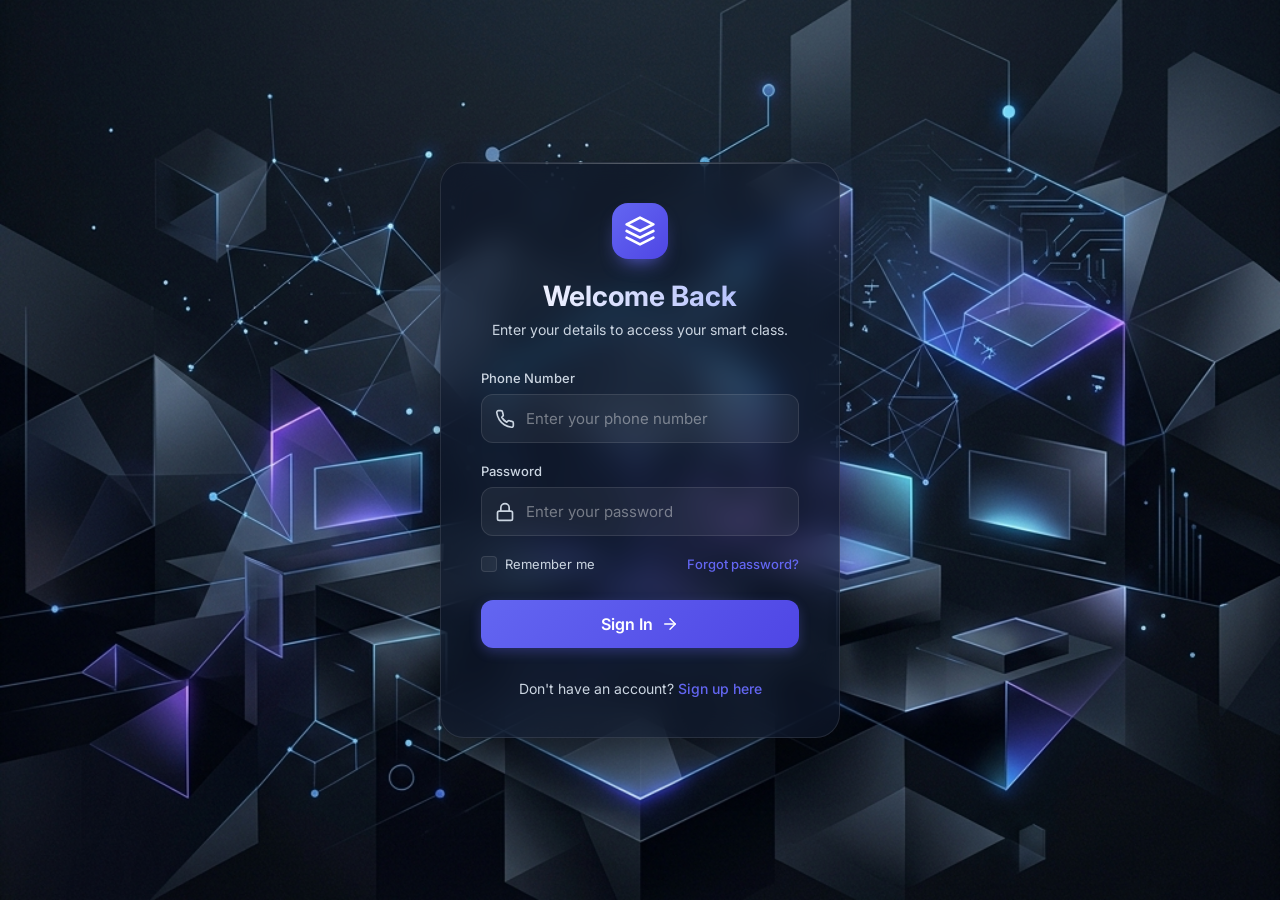
==== index.html @ 32c373d5 "Initial commit: Smart Class Dashboard and Login UI" ====
<!DOCTYPE html>
<html lang="en">
<head>
    <meta charset="UTF-8">
    <meta name="viewport" content="width=device-width, initial-scale=1.0">
    <title>Smart Class Login</title>
    <link rel="stylesheet" href="style.css">
    <link href="https://fonts.googleapis.com/css2?family=Inter:wght@300;400;500;600;700&display=swap" rel="stylesheet">
</head>
<body>
    <div class="login-container">
        <div class="glass-panel">
            <div class="login-header">
                <div class="logo">
                    <svg width="32" height="32" viewBox="0 0 24 24" fill="none" stroke="currentColor" stroke-width="2" stroke-linecap="round" stroke-linejoin="round">
                        <path d="M12 2L2 7l10 5 10-5-10-5z"></path>
                        <path d="M2 17l10 5 10-5"></path>
                        <path d="M2 12l10 5 10-5"></path>
                    </svg>
                </div>
                <h2>Welcome Back</h2>
                <p>Enter your details to access your smart class.</p>
            </div>
            
            <form id="login-form">
                <div class="input-group">
                    <label for="phone">Phone Number</label>
                    <div class="input-wrapper">
                        <span class="icon">
                            <svg width="20" height="20" viewBox="0 0 24 24" fill="none" stroke="currentColor" stroke-width="2" stroke-linecap="round" stroke-linejoin="round">
                                <path d="M22 16.92v3a2 2 0 0 1-2.18 2 19.79 19.79 0 0 1-8.63-3.07 19.5 19.5 0 0 1-6-6 19.79 19.79 0 0 1-3.07-8.67A2 2 0 0 1 4.11 2h3a2 2 0 0 1 2 1.72 12.84 12.84 0 0 0 .7 2.81 2 2 0 0 1-.45 2.11L8.09 9.91a16 16 0 0 0 6 6l1.27-1.27a2 2 0 0 1 2.11-.45 12.84 12.84 0 0 0 2.81.7A2 2 0 0 1 22 16.92z"></path>
                            </svg>
                        </span>
                        <input type="tel" id="phone" name="phone" placeholder="Enter your phone number" required>
                    </div>
                </div>

                <div class="input-group">
                    <label for="password">Password</label>
                    <div class="input-wrapper">
                        <span class="icon">
                            <svg width="20" height="20" viewBox="0 0 24 24" fill="none" stroke="currentColor" stroke-width="2" stroke-linecap="round" stroke-linejoin="round">
                                <rect x="3" y="11" width="18" height="11" rx="2" ry="2"></rect>
                                <path d="M7 11V7a5 5 0 0 1 10 0v4"></path>
                            </svg>
                        </span>
                        <input type="password" id="password" name="password" placeholder="Enter your password" required>
                    </div>
                </div>

                <div class="form-actions">
                    <label class="remember-me">
                        <input type="checkbox" name="remember">
                        <span>Remember me</span>
                    </label>
                    <a href="#" class="forgot-password">Forgot password?</a>
                </div>

                <button type="submit" class="submit-btn">
                    Sign In
                    <svg width="18" height="18" viewBox="0 0 24 24" fill="none" stroke="currentColor" stroke-width="2" stroke-linecap="round" stroke-linejoin="round">
                        <line x1="5" y1="12" x2="19" y2="12"></line>
                        <polyline points="12 5 19 12 12 19"></polyline>
                    </svg>
                </button>
            </form>
            
            <div class="login-footer">
                <p>Don't have an account? <a href="#">Sign up here</a></p>
            </div>
        </div>
    </div>

    <script>
        document.getElementById('login-form').addEventListener('submit', function(e) {
            e.preventDefault(); // Prevent actual form submission
            window.location.href = 'dashboard.html'; // Redirect to dashboard
        });
    </script>
</body>
</html>
---- style.css ----
:root {
    --primary-color: #6366f1;
    --primary-hover: #4f46e5;
    --text-primary: #f8fafc;
    --text-secondary: #cbd5e1;
    --bg-glass: rgba(15, 23, 42, 0.65);
    --border-glass: rgba(255, 255, 255, 0.1);
    --input-bg: rgba(255, 255, 255, 0.05);
    --input-border: rgba(255, 255, 255, 0.1);
    --input-focus: rgba(99, 102, 241, 0.5);
}

* {
    margin: 0;
    padding: 0;
    box-sizing: border-box;
}

body {
    font-family: 'Inter', sans-serif;
    background-image: url('bg.png');
    background-size: cover;
    background-position: center;
    background-repeat: no-repeat;
    min-height: 100vh;
    display: flex;
    justify-content: center;
    align-items: center;
    color: var(--text-primary);
}

.login-container {
    width: 100%;
    max-width: 440px;
    padding: 20px;
    animation: fadeIn 0.8s ease-out;
}

@keyframes fadeIn {
    from {
        opacity: 0;
        transform: translateY(20px);
    }
    to {
        opacity: 1;
        transform: translateY(0);
    }
}

.glass-panel {
    background: var(--bg-glass);
    backdrop-filter: blur(16px);
    -webkit-backdrop-filter: blur(16px);
    border: 1px solid var(--border-glass);
    border-radius: 24px;
    padding: 40px;
    box-shadow: 0 25px 50px -12px rgba(0, 0, 0, 0.5);
    position: relative;
    overflow: hidden;
}

.glass-panel::before {
    content: '';
    position: absolute;
    top: 0;
    left: 0;
    right: 0;
    height: 1px;
    background: linear-gradient(90deg, transparent, rgba(255, 255, 255, 0.3), transparent);
}

.login-header {
    text-align: center;
    margin-bottom: 32px;
}

.logo {
    display: inline-flex;
    justify-content: center;
    align-items: center;
    width: 56px;
    height: 56px;
    background: linear-gradient(135deg, var(--primary-color), var(--primary-hover));
    border-radius: 16px;
    margin-bottom: 20px;
    color: white;
    box-shadow: 0 10px 20px -10px var(--primary-color);
}

.login-header h2 {
    font-size: 28px;
    font-weight: 700;
    margin-bottom: 8px;
    background: linear-gradient(to right, #fff, #a5b4fc);
    -webkit-background-clip: text;
    -webkit-text-fill-color: transparent;
}

.login-header p {
    color: var(--text-secondary);
    font-size: 14px;
}

.input-group {
    margin-bottom: 20px;
}

.input-group label {
    display: block;
    font-size: 13px;
    font-weight: 500;
    margin-bottom: 8px;
    color: var(--text-secondary);
}

.input-wrapper {
    position: relative;
}

.input-wrapper .icon {
    position: absolute;
    left: 14px;
    top: 50%;
    transform: translateY(-50%);
    color: var(--text-secondary);
    display: flex;
    align-items: center;
    pointer-events: none;
    transition: color 0.3s ease;
}

.input-wrapper input {
    width: 100%;
    background: var(--input-bg);
    border: 1px solid var(--input-border);
    border-radius: 12px;
    padding: 14px 14px 14px 44px;
    color: var(--text-primary);
    font-size: 15px;
    font-family: inherit;
    transition: all 0.3s ease;
}

.input-wrapper input::placeholder {
    color: rgba(255, 255, 255, 0.4);
}

.input-wrapper input:focus {
    outline: none;
    border-color: var(--primary-color);
    box-shadow: 0 0 0 4px var(--input-focus);
    background: rgba(255, 255, 255, 0.08);
}

.input-wrapper input:focus + .icon {
    color: var(--primary-color);
}

.form-actions {
    display: flex;
    justify-content: space-between;
    align-items: center;
    margin-bottom: 28px;
    font-size: 13px;
}

.remember-me {
    display: flex;
    align-items: center;
    cursor: pointer;
    color: var(--text-secondary);
}

.remember-me input {
    appearance: none;
    width: 16px;
    height: 16px;
    border: 1px solid var(--input-border);
    border-radius: 4px;
    margin-right: 8px;
    background: var(--input-bg);
    position: relative;
    cursor: pointer;
    transition: all 0.2s ease;
}

.remember-me input:checked {
    background: var(--primary-color);
    border-color: var(--primary-color);
}

.remember-me input:checked::after {
    content: '';
    position: absolute;
    left: 5px;
    top: 2px;
    width: 3px;
    height: 7px;
    border: solid white;
    border-width: 0 2px 2px 0;
    transform: rotate(45deg);
}

.forgot-password {
    color: var(--primary-color);
    text-decoration: none;
    font-weight: 500;
    transition: color 0.3s ease;
}

.forgot-password:hover {
    color: #818cf8;
}

.submit-btn {
    width: 100%;
    padding: 14px;
    background: linear-gradient(135deg, var(--primary-color), var(--primary-hover));
    color: white;
    border: none;
    border-radius: 12px;
    font-size: 16px;
    font-weight: 600;
    font-family: inherit;
    cursor: pointer;
    display: flex;
    justify-content: center;
    align-items: center;
    gap: 8px;
    transition: all 0.3s ease;
    box-shadow: 0 4px 12px rgba(99, 102, 241, 0.3);
}

.submit-btn:hover {
    transform: translateY(-2px);
    box-shadow: 0 8px 16px rgba(99, 102, 241, 0.4);
}

.submit-btn:active {
    transform: translateY(0);
}

.submit-btn svg {
    transition: transform 0.3s ease;
}

.submit-btn:hover svg {
    transform: translateX(4px);
}

.login-footer {
    margin-top: 32px;
    text-align: center;
    font-size: 14px;
    color: var(--text-secondary);
}

.login-footer a {
    color: var(--primary-color);
    text-decoration: none;
    font-weight: 500;
    transition: color 0.3s ease;
}

.login-footer a:hover {
    color: #818cf8;
}
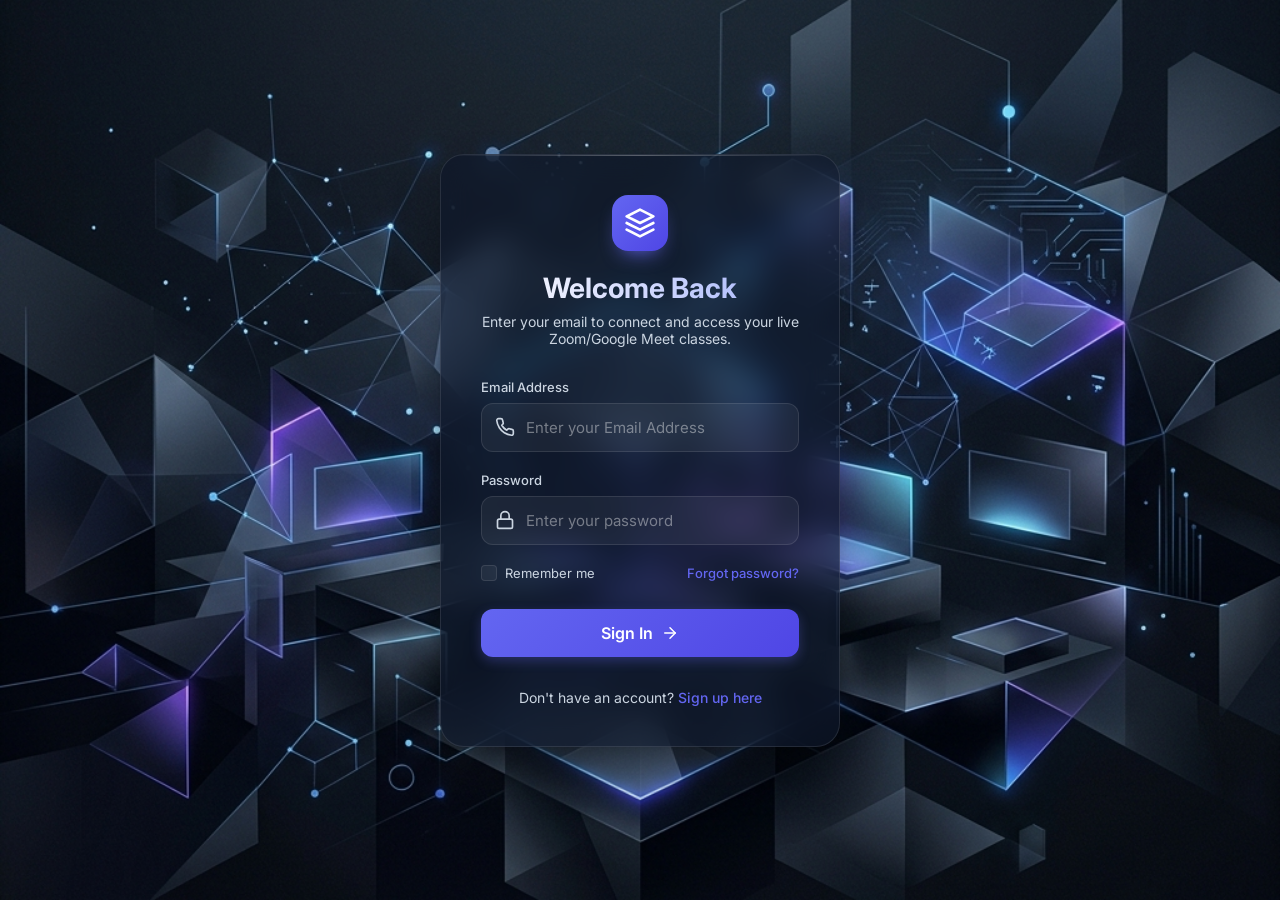
==== commit 4290fffa: "Update login to use email and mention Zoom/Meet" ====
--- a/index.html
+++ b/index.html
@@ -19,19 +19,19 @@
                     </svg>
                 </div>
                 <h2>Welcome Back</h2>
-                <p>Enter your details to access your smart class.</p>
+                <p>Enter your email to connect and access your live Zoom/Google Meet classes.</p>
             </div>
             
             <form id="login-form">
                 <div class="input-group">
-                    <label for="phone">Phone Number</label>
+                    <label for="phone">Email Address</label>
                     <div class="input-wrapper">
                         <span class="icon">
                             <svg width="20" height="20" viewBox="0 0 24 24" fill="none" stroke="currentColor" stroke-width="2" stroke-linecap="round" stroke-linejoin="round">
                                 <path d="M22 16.92v3a2 2 0 0 1-2.18 2 19.79 19.79 0 0 1-8.63-3.07 19.5 19.5 0 0 1-6-6 19.79 19.79 0 0 1-3.07-8.67A2 2 0 0 1 4.11 2h3a2 2 0 0 1 2 1.72 12.84 12.84 0 0 0 .7 2.81 2 2 0 0 1-.45 2.11L8.09 9.91a16 16 0 0 0 6 6l1.27-1.27a2 2 0 0 1 2.11-.45 12.84 12.84 0 0 0 2.81.7A2 2 0 0 1 22 16.92z"></path>
                             </svg>
                         </span>
-                        <input type="tel" id="phone" name="phone" placeholder="Enter your phone number" required>
+                        <input type="email" id="email" name="email" placeholder="Enter your Email Address" required>
                     </div>
                 </div>
 
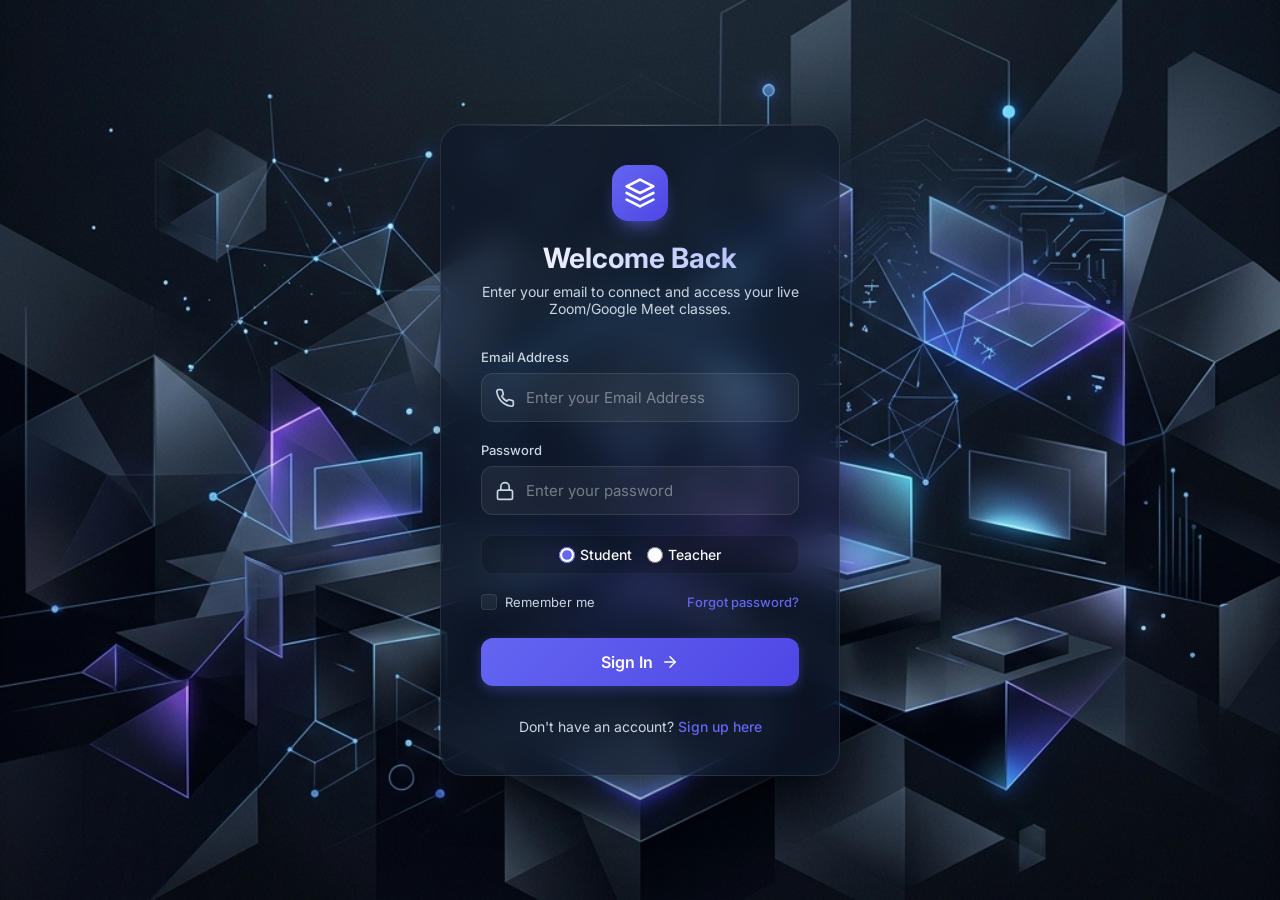
==== commit 7a4768fd: "Add materials hub and role-based access" ====
--- a/index.html
+++ b/index.html
@@ -48,6 +48,15 @@
                     </div>
                 </div>
 
+                <div class="role-selector" style="margin-bottom: 20px; display: flex; gap: 15px; justify-content: center; background: rgba(0,0,0,0.2); padding: 10px; border-radius: 12px; border: 1px solid rgba(255,255,255,0.05);">
+                    <label style="display:flex; align-items:center; gap:5px; cursor:pointer; color:var(--text-primary); font-size: 14px; font-weight: 500;">
+                        <input type="radio" name="role" value="student" checked style="accent-color:var(--primary-color); width: 16px; height: 16px;"> Student
+                    </label>
+                    <label style="display:flex; align-items:center; gap:5px; cursor:pointer; color:var(--text-primary); font-size: 14px; font-weight: 500;">
+                        <input type="radio" name="role" value="teacher" style="accent-color:var(--primary-color); width: 16px; height: 16px;"> Teacher
+                    </label>
+                </div>
+
                 <div class="form-actions">
                     <label class="remember-me">
                         <input type="checkbox" name="remember">
@@ -74,8 +83,10 @@
     <script>
         document.getElementById('login-form').addEventListener('submit', function(e) {
             e.preventDefault(); // Prevent actual form submission
-            window.location.href = 'dashboard.html'; // Redirect to dashboard
+            const role = document.querySelector('input[name="role"]:checked').value;
+            window.location.href = 'dashboard.html?role=' + role; // Redirect to dashboard
         });
     </script>
 </body>
 </html>
+
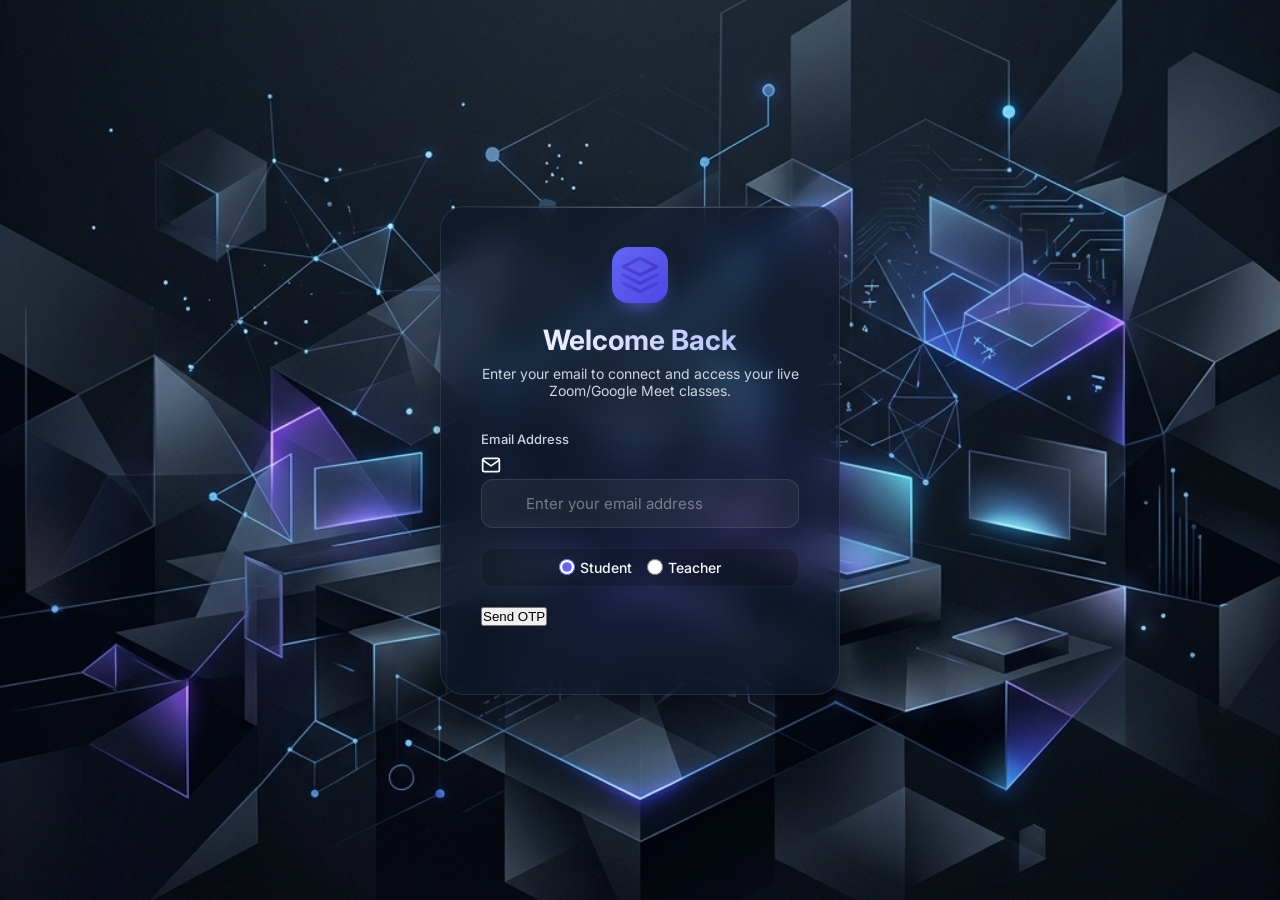
==== commit 21bb487e: "Implement OTP verification flow on login page" ====
--- a/index.html
+++ b/index.html
@@ -3,16 +3,85 @@
 <head>
     <meta charset="UTF-8">
     <meta name="viewport" content="width=device-width, initial-scale=1.0">
-    <title>Smart Class Login</title>
+    <title>Smart Class - Login</title>
     <link rel="stylesheet" href="style.css">
     <link href="https://fonts.googleapis.com/css2?family=Inter:wght@300;400;500;600;700&display=swap" rel="stylesheet">
+    <style>
+        .otp-section {
+            display: none;
+            flex-direction: column;
+            gap: 15px;
+            animation: fadeIn 0.4s ease-out;
+            margin-bottom: 20px;
+        }
+        .otp-inputs {
+            display: flex;
+            gap: 10px;
+            justify-content: center;
+        }
+        .otp-box {
+            width: 50px;
+            height: 50px;
+            border-radius: 12px;
+            border: 1px solid rgba(255,255,255,0.1);
+            background: rgba(0,0,0,0.3);
+            color: white;
+            font-size: 24px;
+            font-weight: 700;
+            text-align: center;
+            outline: none;
+            transition: all 0.2s;
+        }
+        .otp-box:focus {
+            border-color: var(--primary-color);
+            box-shadow: 0 0 10px rgba(99, 102, 241, 0.4);
+        }
+        .toast {
+            position: fixed;
+            top: 20px;
+            right: 20px;
+            background: #10b981;
+            color: white;
+            padding: 16px 24px;
+            border-radius: 12px;
+            font-weight: 600;
+            box-shadow: 0 10px 30px rgba(16, 185, 129, 0.4);
+            transform: translateY(-100px);
+            opacity: 0;
+            transition: all 0.4s cubic-bezier(0.68, -0.55, 0.265, 1.55);
+            z-index: 1000;
+        }
+        .toast.show {
+            transform: translateY(0);
+            opacity: 1;
+        }
+        .resend-text {
+            color: var(--text-secondary);
+            font-size: 13px;
+            text-align: center;
+            margin-top: 5px;
+        }
+        .resend-link {
+            color: var(--primary-color);
+            cursor: pointer;
+            text-decoration: underline;
+        }
+    </style>
 </head>
 <body>
+    <div id="toast" class="toast">OTP sent successfully to your email!</div>
+
     <div class="login-container">
         <div class="glass-panel">
             <div class="login-header">
                 <div class="logo">
-                    <svg width="32" height="32" viewBox="0 0 24 24" fill="none" stroke="currentColor" stroke-width="2" stroke-linecap="round" stroke-linejoin="round">
+                    <svg width="40" height="40" viewBox="0 0 24 24" fill="none" stroke="url(#gradient)" stroke-width="2" stroke-linecap="round" stroke-linejoin="round">
+                        <defs>
+                            <linearGradient id="gradient" x1="0%" y1="0%" x2="100%" y2="100%">
+                                <stop offset="0%" stop-color="#4f46e5" />
+                                <stop offset="100%" stop-color="#4338ca" />
+                            </linearGradient>
+                        </defs>
                         <path d="M12 2L2 7l10 5 10-5-10-5z"></path>
                         <path d="M2 17l10 5 10-5"></path>
                         <path d="M2 12l10 5 10-5"></path>
@@ -21,30 +90,13 @@
                 <h2>Welcome Back</h2>
                 <p>Enter your email to connect and access your live Zoom/Google Meet classes.</p>
             </div>
-            
+
             <form id="login-form">
                 <div class="input-group">
-                    <label for="phone">Email Address</label>
+                    <label for="email">Email Address</label>
                     <div class="input-wrapper">
-                        <span class="icon">
-                            <svg width="20" height="20" viewBox="0 0 24 24" fill="none" stroke="currentColor" stroke-width="2" stroke-linecap="round" stroke-linejoin="round">
-                                <path d="M22 16.92v3a2 2 0 0 1-2.18 2 19.79 19.79 0 0 1-8.63-3.07 19.5 19.5 0 0 1-6-6 19.79 19.79 0 0 1-3.07-8.67A2 2 0 0 1 4.11 2h3a2 2 0 0 1 2 1.72 12.84 12.84 0 0 0 .7 2.81 2 2 0 0 1-.45 2.11L8.09 9.91a16 16 0 0 0 6 6l1.27-1.27a2 2 0 0 1 2.11-.45 12.84 12.84 0 0 0 2.81.7A2 2 0 0 1 22 16.92z"></path>
-                            </svg>
-                        </span>
-                        <input type="email" id="email" name="email" placeholder="Enter your Email Address" required>
-                    </div>
-                </div>
-
-                <div class="input-group">
-                    <label for="password">Password</label>
-                    <div class="input-wrapper">
-                        <span class="icon">
-                            <svg width="20" height="20" viewBox="0 0 24 24" fill="none" stroke="currentColor" stroke-width="2" stroke-linecap="round" stroke-linejoin="round">
-                                <rect x="3" y="11" width="18" height="11" rx="2" ry="2"></rect>
-                                <path d="M7 11V7a5 5 0 0 1 10 0v4"></path>
-                            </svg>
-                        </span>
-                        <input type="password" id="password" name="password" placeholder="Enter your password" required>
+                        <svg class="input-icon" width="20" height="20" viewBox="0 0 24 24" fill="none" stroke="currentColor" stroke-width="2" stroke-linecap="round" stroke-linejoin="round"><path d="M4 4h16c1.1 0 2 .9 2 2v12c0 1.1-.9 2-2 2H4c-1.1 0-2-.9-2-2V6c0-1.1.9-2 2-2z"></path><polyline points="22,6 12,13 2,6"></polyline></svg>
+                        <input type="email" id="email" name="email" placeholder="Enter your email address" required>
                     </div>
                 </div>
 
@@ -57,36 +109,106 @@
                     </label>
                 </div>
 
+                <div class="otp-section" id="otp-section">
+                    <label style="text-align: center;">Enter 4-digit OTP</label>
+                    <div class="otp-inputs">
+                        <input type="text" maxlength="1" class="otp-box" id="otp1">
+                        <input type="text" maxlength="1" class="otp-box" id="otp2">
+                        <input type="text" maxlength="1" class="otp-box" id="otp3">
+                        <input type="text" maxlength="1" class="otp-box" id="otp4">
+                    </div>
+                    <p class="resend-text">Didn't receive code? <span class="resend-link" id="resend-link">Resend</span></p>
+                </div>
+
                 <div class="form-actions">
-                    <label class="remember-me">
-                        <input type="checkbox" name="remember">
-                        <span>Remember me</span>
-                    </label>
-                    <a href="#" class="forgot-password">Forgot password?</a>
-                </div>
-
-                <button type="submit" class="submit-btn">
-                    Sign In
-                    <svg width="18" height="18" viewBox="0 0 24 24" fill="none" stroke="currentColor" stroke-width="2" stroke-linecap="round" stroke-linejoin="round">
-                        <line x1="5" y1="12" x2="19" y2="12"></line>
-                        <polyline points="12 5 19 12 12 19"></polyline>
-                    </svg>
-                </button>
+                    <button type="button" class="login-btn" id="main-btn">Send OTP</button>
+                </div>
             </form>
-            
-            <div class="login-footer">
-                <p>Don't have an account? <a href="#">Sign up here</a></p>
-            </div>
         </div>
     </div>
 
     <script>
-        document.getElementById('login-form').addEventListener('submit', function(e) {
-            e.preventDefault(); // Prevent actual form submission
-            const role = document.querySelector('input[name="role"]:checked').value;
-            window.location.href = 'dashboard.html?role=' + role; // Redirect to dashboard
+        document.addEventListener('DOMContentLoaded', () => {
+            const emailInput = document.getElementById('email');
+            const mainBtn = document.getElementById('main-btn');
+            const otpSection = document.getElementById('otp-section');
+            const roleRadios = document.querySelectorAll('input[name="role"]');
+            const toast = document.getElementById('toast');
+            const resendLink = document.getElementById('resend-link');
+            
+            const otpBoxes = [
+                document.getElementById('otp1'),
+                document.getElementById('otp2'),
+                document.getElementById('otp3'),
+                document.getElementById('otp4')
+            ];
+
+            let currentState = 'request_otp'; 
+
+            function showToast(message) {
+                toast.textContent = message;
+                toast.classList.add('show');
+                setTimeout(() => {
+                    toast.classList.remove('show');
+                }, 3000);
+            }
+
+            mainBtn.addEventListener('click', () => {
+                if (currentState === 'request_otp') {
+                    if (!emailInput.value) {
+                        alert("Please enter a valid email address first.");
+                        return;
+                    }
+                    
+                    emailInput.disabled = true;
+                    Array.from(roleRadios).forEach(r => r.disabled = true);
+                    
+                    mainBtn.textContent = "Verifying...";
+                    
+                    setTimeout(() => {
+                        otpSection.style.display = 'flex';
+                        mainBtn.textContent = "Verify & Login";
+                        currentState = 'verify_otp';
+                        showToast(OTP sent successfully to  + emailInput.value + !);
+                        otpBoxes[0].focus();
+                    }, 800);
+                    
+                } else if (currentState === 'verify_otp') {
+                    const enteredOtp = otpBoxes.map(box => box.value).join('');
+                    if (enteredOtp.length < 4) {
+                        alert("Please enter the full 4-digit OTP.");
+                        return;
+                    }
+
+                    mainBtn.textContent = "Authenticating...";
+                    
+                    setTimeout(() => {
+                        const selectedRole = document.querySelector('input[name="role"]:checked').value;
+                        window.location.href = 'dashboard.html?role=' + selectedRole;
+                    }, 1000);
+                }
+            });
+
+            resendLink.addEventListener('click', () => {
+                showToast(New OTP sent to  + emailInput.value + !);
+                otpBoxes.forEach(box => box.value = '');
+                otpBoxes[0].focus();
+            });
+
+            otpBoxes.forEach((box, index) => {
+                box.addEventListener('input', (e) => {
+                    if (e.target.value && index < 3) {
+                        otpBoxes[index + 1].focus();
+                    }
+                });
+                
+                box.addEventListener('keydown', (e) => {
+                    if (e.key === 'Backspace' && !e.target.value && index > 0) {
+                        otpBoxes[index - 1].focus();
+                    }
+                });
+            });
         });
     </script>
 </body>
 </html>
-
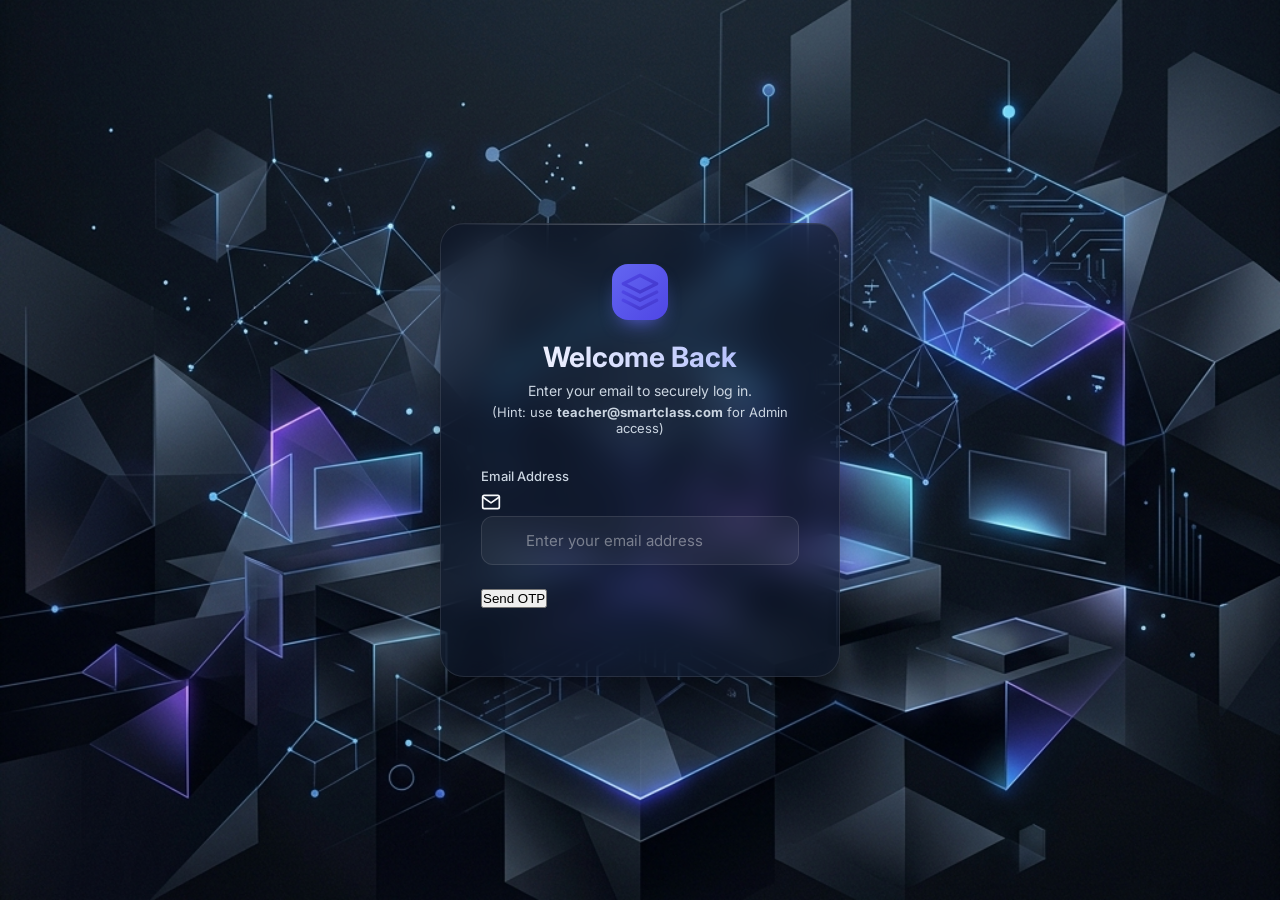
==== commit 275a49e4: "Remove radio buttons and enforce email-based role routing" ====
--- a/index.html
+++ b/index.html
@@ -88,25 +88,16 @@
                     </svg>
                 </div>
                 <h2>Welcome Back</h2>
-                <p>Enter your email to connect and access your live Zoom/Google Meet classes.</p>
+                <p>Enter your email to securely log in.<br><span style="font-size:13px; color:var(--text-secondary); margin-top:5px; display:inline-block;">(Hint: use <strong>teacher@smartclass.com</strong> for Admin access)</span></p>
             </div>
 
             <form id="login-form">
-                <div class="input-group">
+                <div class="input-group" style="margin-bottom: 24px;">
                     <label for="email">Email Address</label>
                     <div class="input-wrapper">
                         <svg class="input-icon" width="20" height="20" viewBox="0 0 24 24" fill="none" stroke="currentColor" stroke-width="2" stroke-linecap="round" stroke-linejoin="round"><path d="M4 4h16c1.1 0 2 .9 2 2v12c0 1.1-.9 2-2 2H4c-1.1 0-2-.9-2-2V6c0-1.1.9-2 2-2z"></path><polyline points="22,6 12,13 2,6"></polyline></svg>
                         <input type="email" id="email" name="email" placeholder="Enter your email address" required>
                     </div>
-                </div>
-
-                <div class="role-selector" style="margin-bottom: 20px; display: flex; gap: 15px; justify-content: center; background: rgba(0,0,0,0.2); padding: 10px; border-radius: 12px; border: 1px solid rgba(255,255,255,0.05);">
-                    <label style="display:flex; align-items:center; gap:5px; cursor:pointer; color:var(--text-primary); font-size: 14px; font-weight: 500;">
-                        <input type="radio" name="role" value="student" checked style="accent-color:var(--primary-color); width: 16px; height: 16px;"> Student
-                    </label>
-                    <label style="display:flex; align-items:center; gap:5px; cursor:pointer; color:var(--text-primary); font-size: 14px; font-weight: 500;">
-                        <input type="radio" name="role" value="teacher" style="accent-color:var(--primary-color); width: 16px; height: 16px;"> Teacher
-                    </label>
                 </div>
 
                 <div class="otp-section" id="otp-section">
@@ -132,7 +123,6 @@
             const emailInput = document.getElementById('email');
             const mainBtn = document.getElementById('main-btn');
             const otpSection = document.getElementById('otp-section');
-            const roleRadios = document.querySelectorAll('input[name="role"]');
             const toast = document.getElementById('toast');
             const resendLink = document.getElementById('resend-link');
             
@@ -143,14 +133,19 @@
                 document.getElementById('otp4')
             ];
 
-            let currentState = 'request_otp'; 
+            let currentState = 'request_otp';
+            let generatedOtp = '';
+
+            function generateOtp() {
+                return Math.floor(1000 + Math.random() * 9000).toString();
+            }
 
             function showToast(message) {
                 toast.textContent = message;
                 toast.classList.add('show');
                 setTimeout(() => {
                     toast.classList.remove('show');
-                }, 3000);
+                }, 4000);
             }
 
             mainBtn.addEventListener('click', () => {
@@ -161,15 +156,15 @@
                     }
                     
                     emailInput.disabled = true;
-                    Array.from(roleRadios).forEach(r => r.disabled = true);
                     
                     mainBtn.textContent = "Verifying...";
                     
                     setTimeout(() => {
+                        generatedOtp = generateOtp();
                         otpSection.style.display = 'flex';
                         mainBtn.textContent = "Verify & Login";
                         currentState = 'verify_otp';
-                        showToast(OTP sent successfully to  + emailInput.value + !);
+                        showToast(OTP sent! (For testing, your code is:  + generatedOtp + ));
                         otpBoxes[0].focus();
                     }, 800);
                     
@@ -179,18 +174,27 @@
                         alert("Please enter the full 4-digit OTP.");
                         return;
                     }
+                    
+                    if (enteredOtp !== generatedOtp) {
+                        alert("Invalid OTP! Please check the code and try again.");
+                        otpBoxes.forEach(box => box.value = '');
+                        otpBoxes[0].focus();
+                        return;
+                    }
 
                     mainBtn.textContent = "Authenticating...";
                     
                     setTimeout(() => {
-                        const selectedRole = document.querySelector('input[name="role"]:checked').value;
-                        window.location.href = 'dashboard.html?role=' + selectedRole;
+                        const email = emailInput.value.trim().toLowerCase();
+                        const determinedRole = (email === 'teacher@smartclass.com') ? 'teacher' : 'student';
+                        window.location.href = 'dashboard.html?role=' + determinedRole;
                     }, 1000);
                 }
             });
 
             resendLink.addEventListener('click', () => {
-                showToast(New OTP sent to  + emailInput.value + !);
+                generatedOtp = generateOtp();
+                showToast(New OTP sent! (For testing, your code is:  + generatedOtp + ));
                 otpBoxes.forEach(box => box.value = '');
                 otpBoxes[0].focus();
             });
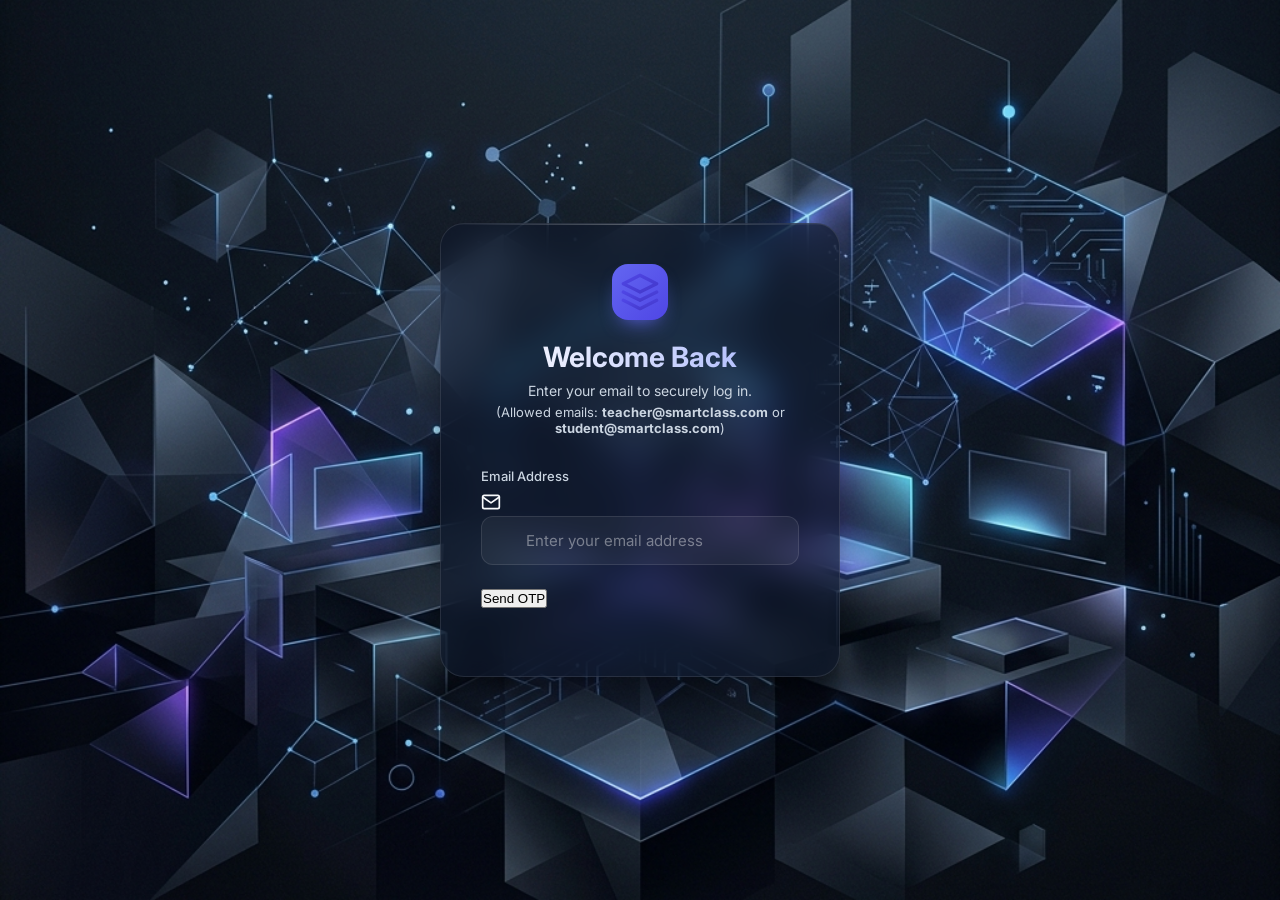
==== commit 876fbbd9: "Implement strict email whitelist for login" ====
--- a/index.html
+++ b/index.html
@@ -88,7 +88,7 @@
                     </svg>
                 </div>
                 <h2>Welcome Back</h2>
-                <p>Enter your email to securely log in.<br><span style="font-size:13px; color:var(--text-secondary); margin-top:5px; display:inline-block;">(Hint: use <strong>teacher@smartclass.com</strong> for Admin access)</span></p>
+                <p>Enter your email to securely log in.<br><span style="font-size:13px; color:var(--text-secondary); margin-top:5px; display:inline-block;">(Allowed emails: <strong>teacher@smartclass.com</strong> or <strong>student@smartclass.com</strong>)</span></p>
             </div>
 
             <form id="login-form">
@@ -135,6 +135,10 @@
 
             let currentState = 'request_otp';
             let generatedOtp = '';
+            
+            // Strict Whitelist
+            const allowedTeachers = ['teacher@smartclass.com'];
+            const allowedStudents = ['student@smartclass.com'];
 
             function generateOtp() {
                 return Math.floor(1000 + Math.random() * 9000).toString();
@@ -150,13 +154,21 @@
 
             mainBtn.addEventListener('click', () => {
                 if (currentState === 'request_otp') {
-                    if (!emailInput.value) {
+                    const email = emailInput.value.trim().toLowerCase();
+                    
+                    if (!email) {
                         alert("Please enter a valid email address first.");
                         return;
                     }
                     
+                    // Enforce Strict Whitelist
+                    if (!allowedTeachers.includes(email) && !allowedStudents.includes(email)) {
+                        alert("Account not found. Please ensure you are using your registered email address.");
+                        emailInput.value = '';
+                        return;
+                    }
+                    
                     emailInput.disabled = true;
-                    
                     mainBtn.textContent = "Verifying...";
                     
                     setTimeout(() => {
@@ -186,7 +198,7 @@
                     
                     setTimeout(() => {
                         const email = emailInput.value.trim().toLowerCase();
-                        const determinedRole = (email === 'teacher@smartclass.com') ? 'teacher' : 'student';
+                        const determinedRole = allowedTeachers.includes(email) ? 'teacher' : 'student';
                         window.location.href = 'dashboard.html?role=' + determinedRole;
                     }, 1000);
                 }
@@ -216,3 +228,4 @@
     </script>
 </body>
 </html>
+
